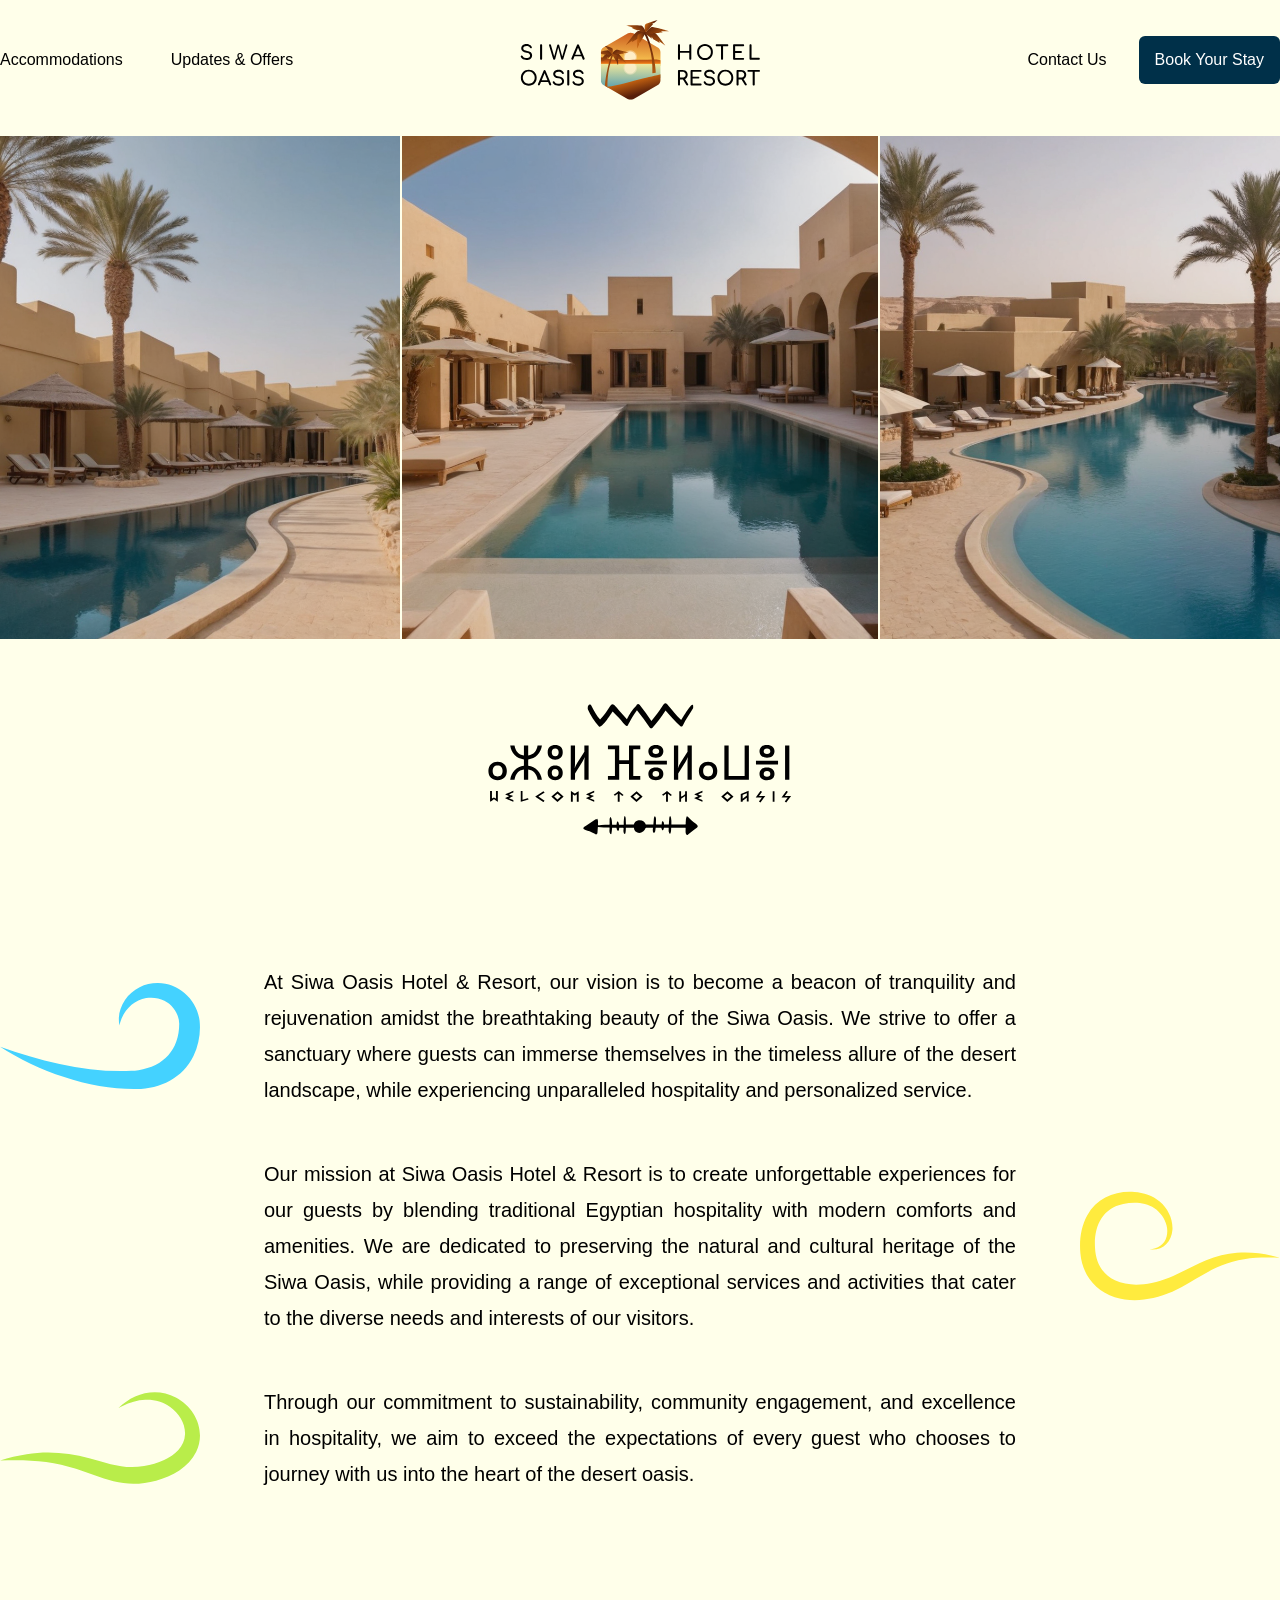
==== index.html @ be2eaefe "init" ====
<!-- 
  1. Home page:
    This webpage contains the following:
    1.1. Website title and logo.
    1.2. Vision and Mission.
    1.3. Three different images of the hotel.
    1.4. Links to other interior pages.
 -->

<!DOCTYPE html>
<html lang="en">
  <head>
    <meta charset="UTF-8" />
    <meta name="viewport" content="width=device-width, initial-scale=1.0" />
    <link rel="shortcut icon" href="assets/logo/logo.svg" type="image/svg" />
    <link rel="stylesheet" href="styles/global.css" />
    <link rel="stylesheet" href="styles/home.css" />

    <!-- 1.1 Website title -->
    <title>Siwa Oasis Hotel & Resort</title>
  </head>
  <body>
    <header>
      <!-- 1.4. Links to other interior pages -->
      <nav>
        <div class="items">
          <a href="/services.html">Accommodations</a>
          <a href="/updates-offers.html">Updates & Offers</a>
        </div>

        <a href="/" class="logo">
          <!-- 1.1 Website logo -->
          <img
            height="80"
            src="assets/logo/logo-with-text.svg"
            alt="Siwa Oasis Hotel & Resort"
          />
        </a>

        <div class="items">
          <a href="/contact.html">Contact Us</a>
          <a class="cta" href="/book.html">Book Your Stay</a>
        </div>
      </nav>
    </header>

    <main>
      <!-- 1.3. Three different images of the hotel -->
      <section class="hero">
        <div class="images">
          <img src="assets/hero/hotel-photo-1.png" alt="" />
          <img src="assets/hero/hotel-photo-2.png" alt="" />
          <img src="assets/hero/hotel-photo-3.png" alt="" />
        </div>

        <div class="welcome">
          <img
            src="assets/hero/welcome.svg"
            title="Azul fellawen ('welcome' in Siwi language)"
            alt="Azul fellawen (Welcome to the oasis)"
          />
        </div>
      </section>

      <!-- 1.2. Vision and Mission -->
      <section class="vision-mission">
        <article>
          <img width="200" src="assets/blobs/wind-symbol-1.svg" alt="" />
          <p>
            At Siwa Oasis Hotel & Resort, our vision is to become a beacon of
            tranquility and rejuvenation amidst the breathtaking beauty of the
            Siwa Oasis. We strive to offer a sanctuary where guests can immerse
            themselves in the timeless allure of the desert landscape, while
            experiencing unparalleled hospitality and personalized service.
          </p>
        </article>

        <article>
          <p>
            Our mission at Siwa Oasis Hotel & Resort is to create unforgettable
            experiences for our guests by blending traditional Egyptian
            hospitality with modern comforts and amenities. We are dedicated to
            preserving the natural and cultural heritage of the Siwa Oasis,
            while providing a range of exceptional services and activities that
            cater to the diverse needs and interests of our visitors.
          </p>
          <img width="200" src="assets/blobs/wind-symbol-2.svg" alt="" />
        </article>

        <article>
          <img width="200" src="assets/blobs/wind-symbol-3.svg" alt="" />
          <p>
            Through our commitment to sustainability, community engagement, and
            excellence in hospitality, we aim to exceed the expectations of
            every guest who chooses to journey with us into the heart of the
            desert oasis.
          </p>
        </article>
      </section>
    </main>
  </body>
</html>
---- styles/global.css ----
*,
*::before,
*::after {
  box-sizing: border-box;
}

* {
  margin: 0;
}

html {
  background-color: #ffffea;
  font-family: sans-serif;
}

body {
  line-height: 1.5;
  -webkit-font-smoothing: antialiased;
}

img {
  display: block;
  max-width: 100%;
}

input,
button,
textarea,
select {
  font: inherit;
}

p,
h1,
h2,
h3,
h4,
h5,
h6 {
  overflow-wrap: break-word;
}

a {
  color: inherit;
  text-decoration: inherit;
  text-underline-offset: 0.3rem;

  &:hover {
    text-decoration: underline;
  }
}

ul {
  list-style: none;
}

fieldset {
  padding: 0;
}

.cta {
  background-color: #003049;
  color: white;
  padding: 0.75rem 1rem;
  border-radius: 6px;
  border: none;
  cursor: pointer;
}

p {
  text-align: justify;
}

header {
  max-width: 1280px;
  height: 120px;
  margin-inline: auto;
  display: flex;
  justify-content: center;
  align-items: center;
  margin-bottom: 1rem;
  position: relative;

  nav {
    width: 100%;
    display: flex;
    align-items: center;
    justify-content: space-between;

    .items {
      display: flex;
      align-items: center;
      gap: 1rem;
      color: black;

      a {
        padding: 0.75rem 1rem;
      }

      a:first-child {
        padding-left: 0;
      }
    }

    a.logo {
      position: absolute;
      left: 50%;
      transform: translateX(-50%);
    }
  }
}

main {
  max-width: 1280px;
  margin-inline: auto;
  margin-bottom: 8rem;

  section > h1 {
    margin-bottom: 1rem;
  }

  section + section,
  > * + * {
    margin-top: 4rem;
  }
}

.alert {
  background-color: #0bd8b6;
  padding: 1rem 2rem;
}
---- styles/home.css ----
main {
  .hero {
    display: flex;
    flex-direction: column;
    height: calc(100vh - 120px - 16px);
    gap: 4rem;

    .images {
      width: calc(100% + 150px);
      min-height: 0;
      height: 100%;
      margin-left: -75px;
      display: flex;
      gap: 0.15rem;

      img {
        width: 100%;
        height: 100%;
        object-fit: cover;
      }

      img:first-child {
        border-top-left-radius: 8px;
        border-bottom-left-radius: 8px;
      }

      img:last-child {
        border-top-right-radius: 8px;
        border-bottom-right-radius: 8px;
      }
    }

    .welcome {
      text-align: center;
      margin-bottom: 4rem;

      h1 {
        letter-spacing: 0.5rem;
        font-size: 3rem;
      }

      img {
        margin: auto;
      }
    }
  }

  .vision-mission {
    display: flex;
    flex-direction: column;
    gap: 3rem;

    article {
      /* background-color: #f5dbab; */
      width: calc(100% - 200px - 4 * 16px);
      line-height: 1.8;

      display: flex;
      gap: 4rem;

      font-size: 1.25rem;
    }

    article:nth-child(even) {
      align-self: flex-end;

      img {
        transform: scale(-1, 1);
      }
    }
  }
}
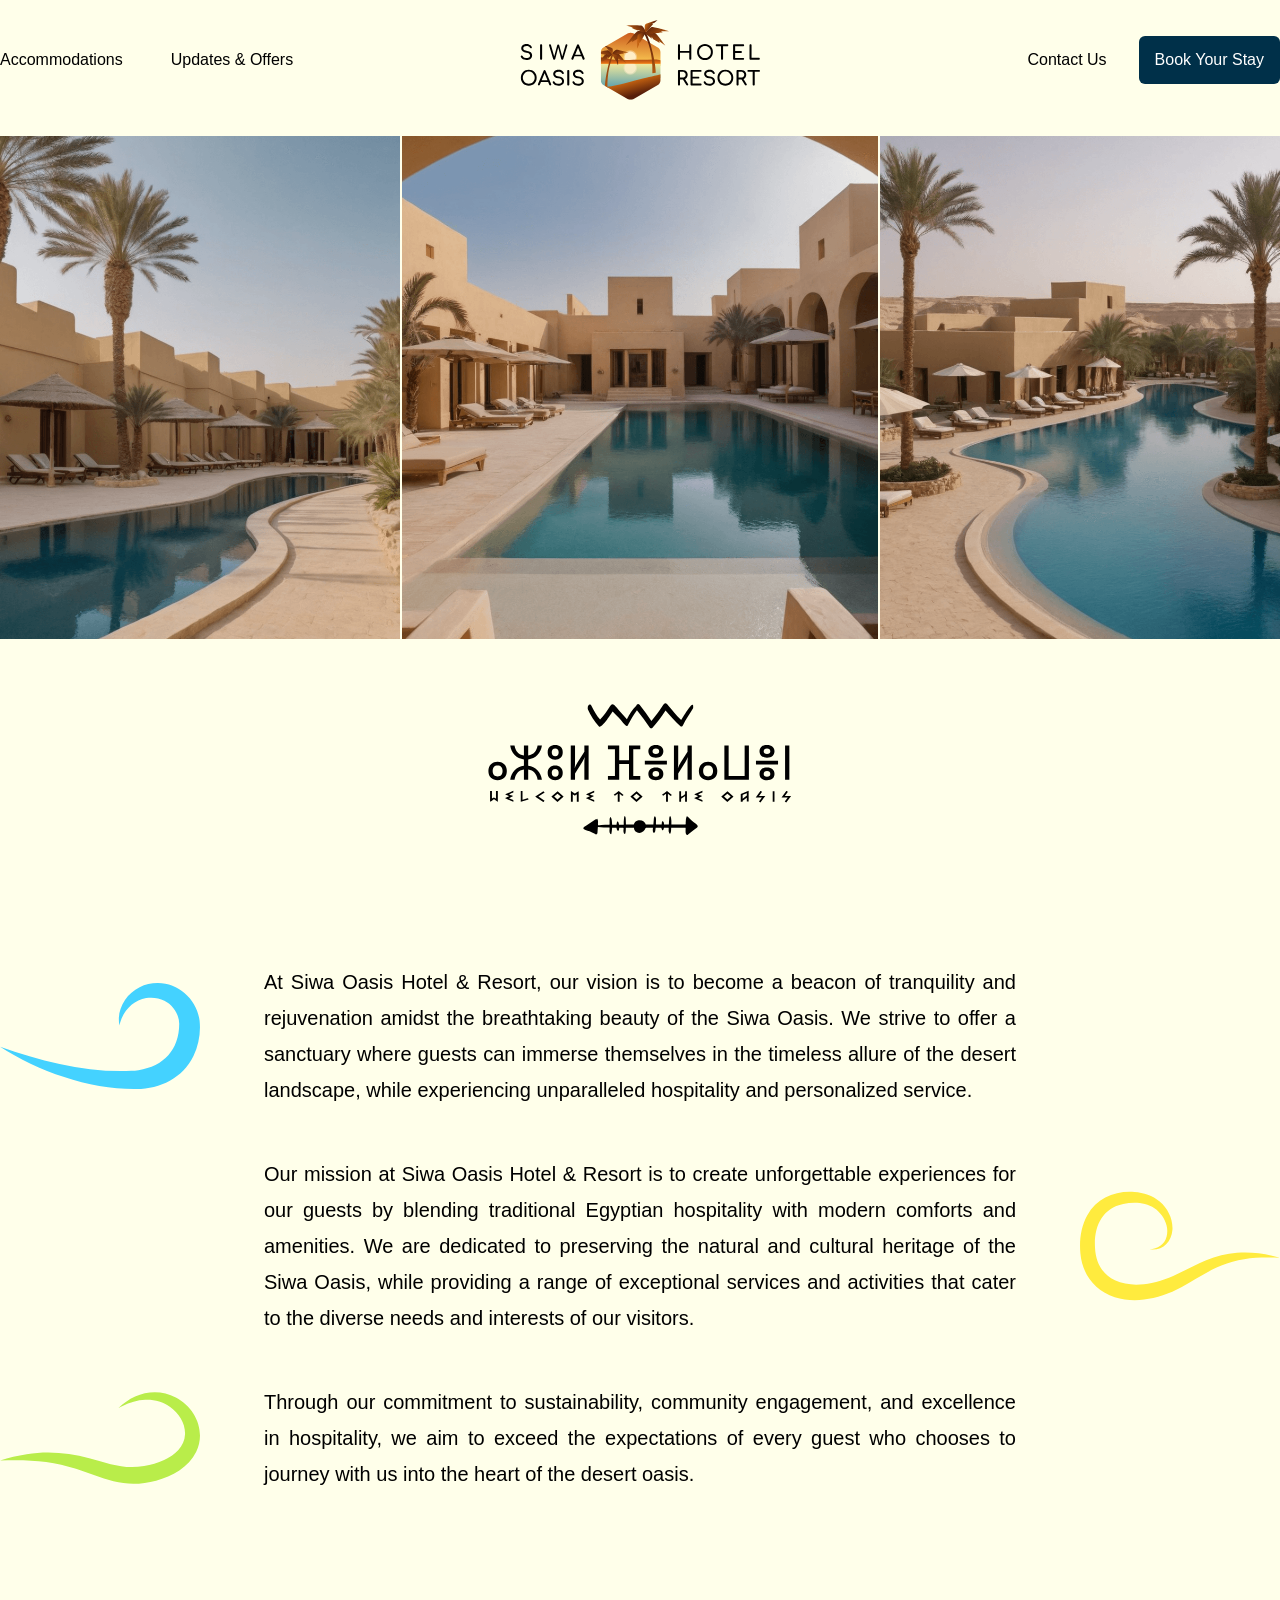
==== commit b3b35c55: "GitHub pages paths sucks" ====
--- a/index.html
+++ b/index.html
@@ -24,11 +24,12 @@
       <!-- 1.4. Links to other interior pages -->
       <nav>
         <div class="items">
-          <a href="/services.html">Accommodations</a>
-          <a href="/updates-offers.html">Updates & Offers</a>
+          <a href="services.html">Accommodations</a>
+          <a href="updates-offers.html">Updates & Offers</a>
         </div>
 
-        <a href="/" class="logo">
+        <!-- GitHub pages paths sucks -->
+        <a href="/siwa-hotel" class="logo">
           <!-- 1.1 Website logo -->
           <img
             height="80"
@@ -38,8 +39,8 @@
         </a>
 
         <div class="items">
-          <a href="/contact.html">Contact Us</a>
-          <a class="cta" href="/book.html">Book Your Stay</a>
+          <a href="contact.html">Contact Us</a>
+          <a class="cta" href="book.html">Book Your Stay</a>
         </div>
       </nav>
     </header>
